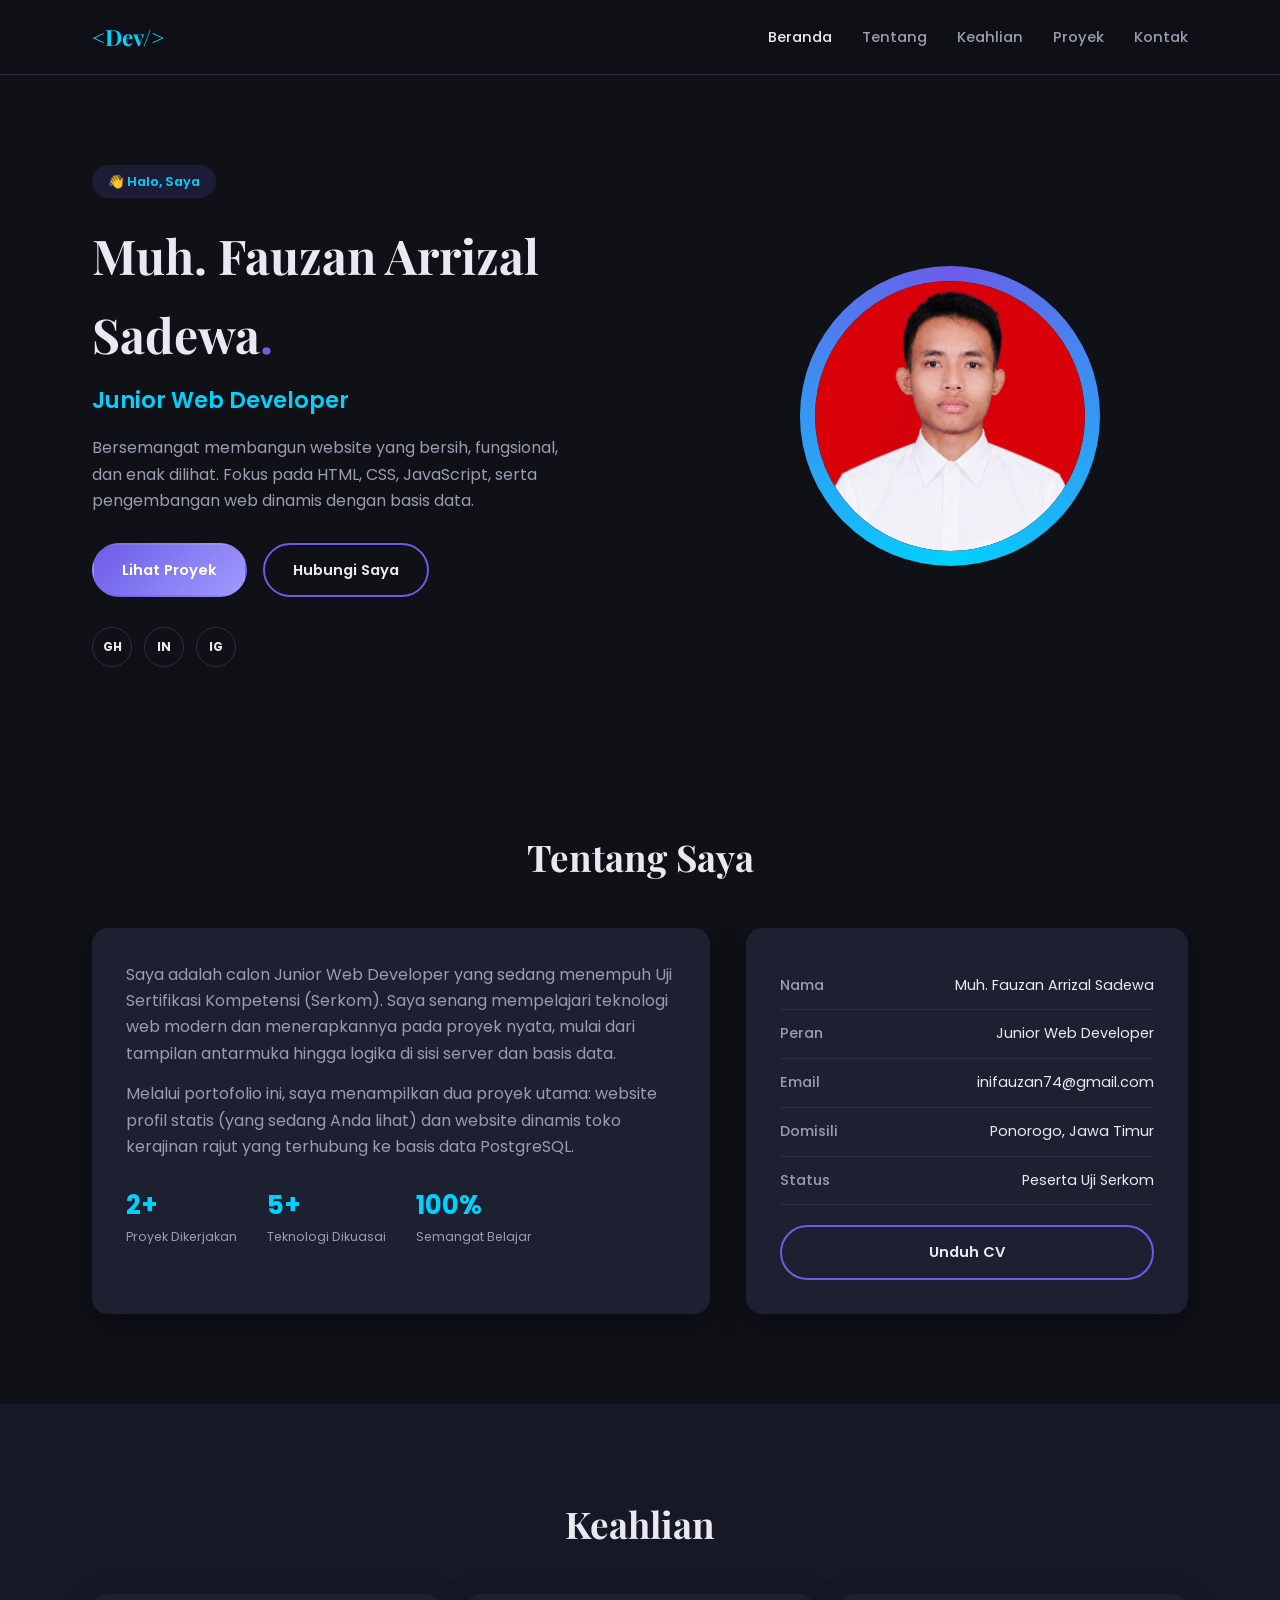
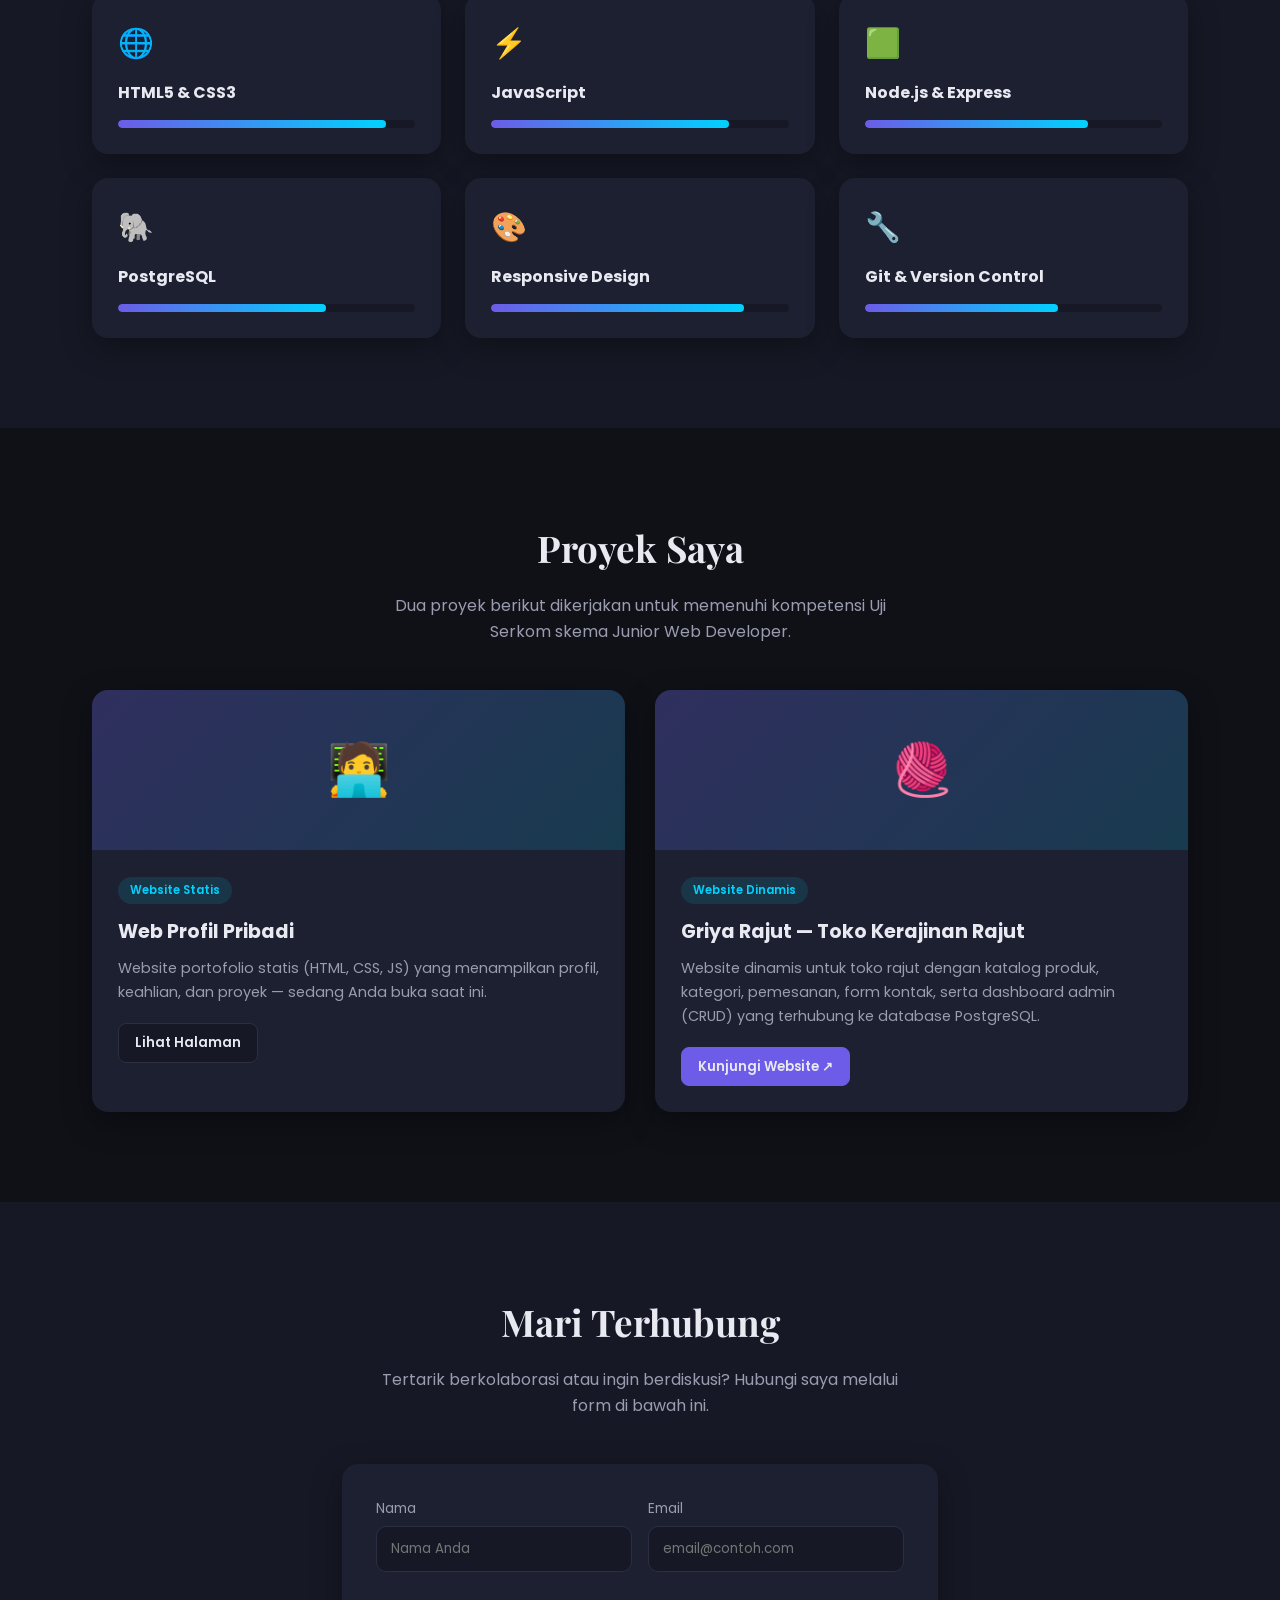
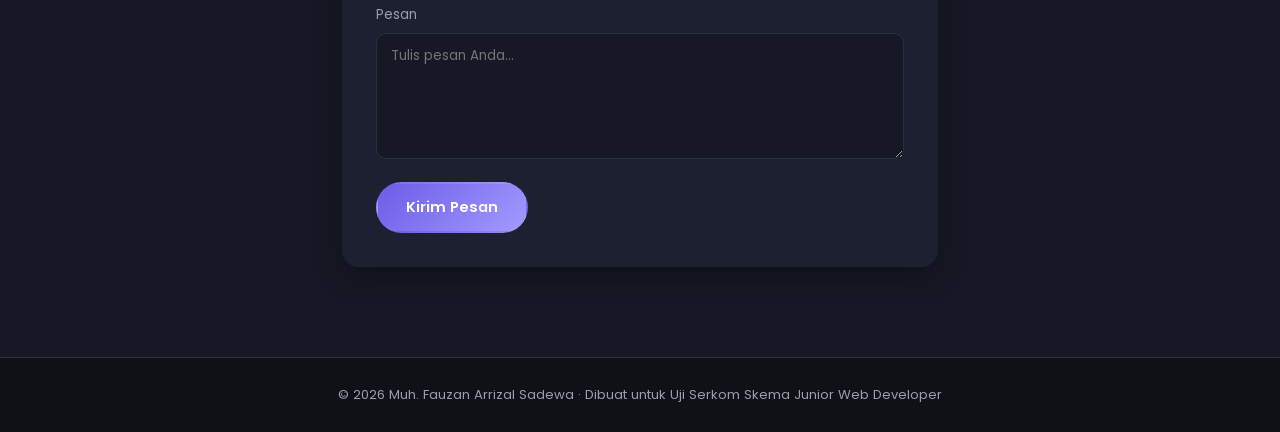
==== index.html @ c38c1c91 "first commit" ====
<!DOCTYPE html>
<html lang="id">
<head>
<meta charset="UTF-8">
<meta name="viewport" content="width=device-width, initial-scale=1.0">
<title>Muh. Fauzan Arrizal Sadewa - Portofolio Web Developer</title>
<link rel="preconnect" href="https://fonts.googleapis.com">
<link href="https://fonts.googleapis.com/css2?family=Poppins:wght@400;500;600;700;800&family=Playfair+Display:wght@600;700&display=swap" rel="stylesheet">
<link rel="stylesheet" href="css/style.css">
</head>
<body>

<header class="navbar" id="navbar">
    <div class="container navbar-inner">
        <a href="#home" class="brand">&lt;Dev/&gt;</a>
        <nav class="nav-links" id="navLinks">
            <a href="#home">Beranda</a>
            <a href="#about">Tentang</a>
            <a href="#skills">Keahlian</a>
            <a href="#projects">Proyek</a>
            <a href="#contact">Kontak</a>
        </nav>
        <button class="hamburger" id="hamburger">☰</button>
    </div>
</header>

<!-- ================= HERO ================= -->
<section id="home" class="hero">
    <div class="container hero-inner">
        <div class="hero-text" data-animate>
            <span class="badge">👋 Halo, Saya</span>
            <h1>Muh. Fauzan Arrizal Sadewa<span class="dot">.</span></h1>
            <h2 class="typing">Junior Web Developer</h2>
            <p>Bersemangat membangun website yang bersih, fungsional, dan enak dilihat. Fokus pada HTML, CSS, JavaScript, serta pengembangan web dinamis dengan basis data.</p>
            <div class="hero-actions">
                <a href="#projects" class="btn btn-primary">Lihat Proyek</a>
                <a href="#contact" class="btn btn-outline">Hubungi Saya</a>
            </div>
            <div class="socials">
                <!-- TODO: isi href di bawah dengan link profil sosmed kamu -->
                <a href="#" aria-label="GitHub" title="GitHub: ">GH</a>
                <a href="#" aria-label="LinkedIn" title="LinkedIn: ">IN</a>
                <a href="#" aria-label="Instagram" title="Instagram: ">IG</a>
            </div>
        </div>
        <div class="hero-avatar" data-animate>
            <div class="avatar-ring">
                <div class="avatar-circle"><img src="assets/foto.png" alt="Foto Muh. Fauzan Arrizal Sadewa"></div>
            </div>
        </div>
    </div>
</section>

<!-- ================= ABOUT ================= -->
<section id="about" class="section">
    <div class="container">
        <h2 class="section-title" data-animate>Tentang Saya</h2>
        <div class="about-grid">
            <div class="about-card" data-animate>
                <p>Saya adalah calon Junior Web Developer yang sedang menempuh Uji Sertifikasi Kompetensi (Serkom). Saya senang mempelajari teknologi web modern dan menerapkannya pada proyek nyata, mulai dari tampilan antarmuka hingga logika di sisi server dan basis data.</p>
                <p>Melalui portofolio ini, saya menampilkan dua proyek utama: website profil statis (yang sedang Anda lihat) dan website dinamis toko kerajinan rajut yang terhubung ke basis data PostgreSQL.</p>
                <div class="about-stats">
                    <div><h3>2+</h3><p>Proyek Dikerjakan</p></div>
                    <div><h3>5+</h3><p>Teknologi Dikuasai</p></div>
                    <div><h3>100%</h3><p>Semangat Belajar</p></div>
                </div>
            </div>
            <div class="about-info" data-animate>
                <ul>
                    <li><strong>Nama</strong><span>Muh. Fauzan Arrizal Sadewa</span></li>
                    <li><strong>Peran</strong><span>Junior Web Developer</span></li>
                    <li><strong>Email</strong><span>inifauzan74@gmail.com</span></li>
                    <li><strong>Domisili</strong><span>Ponorogo, Jawa Timur</span></li>
                    <li><strong>Status</strong><span>Peserta Uji Serkom</span></li>
                </ul>
                <a href="#" class="btn btn-outline btn-block">Unduh CV</a>
            </div>
        </div>
    </div>
</section>

<!-- ================= SKILLS ================= -->
<section id="skills" class="section section-alt">
    <div class="container">
        <h2 class="section-title" data-animate>Keahlian</h2>
        <div class="skills-grid">
            <div class="skill-card" data-animate>
                <div class="skill-icon">🌐</div>
                <h3>HTML5 &amp; CSS3</h3>
                <div class="bar"><span style="width:90%"></span></div>
            </div>
            <div class="skill-card" data-animate>
                <div class="skill-icon">⚡</div>
                <h3>JavaScript</h3>
                <div class="bar"><span style="width:80%"></span></div>
            </div>
            <div class="skill-card" data-animate>
                <div class="skill-icon">🟩</div>
                <h3>Node.js &amp; Express</h3>
                <div class="bar"><span style="width:75%"></span></div>
            </div>
            <div class="skill-card" data-animate>
                <div class="skill-icon">🐘</div>
                <h3>PostgreSQL</h3>
                <div class="bar"><span style="width:70%"></span></div>
            </div>
            <div class="skill-card" data-animate>
                <div class="skill-icon">🎨</div>
                <h3>Responsive Design</h3>
                <div class="bar"><span style="width:85%"></span></div>
            </div>
            <div class="skill-card" data-animate>
                <div class="skill-icon">🔧</div>
                <h3>Git &amp; Version Control</h3>
                <div class="bar"><span style="width:65%"></span></div>
            </div>
        </div>
    </div>
</section>

<!-- ================= PROJECTS ================= -->
<section id="projects" class="section">
    <div class="container">
        <h2 class="section-title" data-animate>Proyek Saya</h2>
        <p class="section-sub" data-animate>Dua proyek berikut dikerjakan untuk memenuhi kompetensi Uji Serkom skema Junior Web Developer.</p>
        <div class="projects-grid">
            <div class="project-card" data-animate>
                <div class="project-thumb">🧑‍💻</div>
                <div class="project-body">
                    <span class="tag">Website Statis</span>
                    <h3>Web Profil Pribadi</h3>
                    <p>Website portofolio statis (HTML, CSS, JS) yang menampilkan profil, keahlian, dan proyek — sedang Anda buka saat ini.</p>
                    <div class="project-links">
                        <a href="#home" class="btn-small">Lihat Halaman</a>
                    </div>
                </div>
            </div>
            <div class="project-card" data-animate>
                <div class="project-thumb">🧶</div>
                <div class="project-body">
                    <span class="tag">Website Dinamis</span>
                    <h3>Griya Rajut — Toko Kerajinan Rajut</h3>
                    <p>Website dinamis untuk toko rajut dengan katalog produk, kategori, pemesanan, form kontak, serta dashboard admin (CRUD) yang terhubung ke database PostgreSQL.</p>
                    <div class="project-links">
                        <a href="http://localhost:3000" target="_blank" class="btn-small btn-small-primary">Kunjungi Website ↗</a>
                    </div>
                </div>
            </div>
        </div>
    </div>
</section>

<!-- ================= CONTACT ================= -->
<section id="contact" class="section section-alt">
    <div class="container contact-inner">
        <h2 class="section-title" data-animate>Mari Terhubung</h2>
        <p class="section-sub" data-animate>Tertarik berkolaborasi atau ingin berdiskusi? Hubungi saya melalui form di bawah ini.</p>
        <form class="contact-form" data-animate onsubmit="event.preventDefault(); alert('Terima kasih! Pesan Anda telah diterima (demo form statis).');">
            <div class="form-row">
                <label>Nama<input type="text" placeholder="Nama Anda" required></label>
                <label>Email<input type="email" placeholder="email@contoh.com" required></label>
            </div>
            <label>Pesan<textarea rows="5" placeholder="Tulis pesan Anda..." required></textarea></label>
            <button type="submit" class="btn btn-primary">Kirim Pesan</button>
        </form>
    </div>
</section>

<footer class="site-footer">
    <div class="container">
        <p>© <span id="year"></span> Muh. Fauzan Arrizal Sadewa · Dibuat untuk Uji Serkom Skema Junior Web Developer</p>
    </div>
</footer>

<script src="js/script.js"></script>
</body>
</html>
---- css/style.css ----
:root {
    --clr-bg: #0f1117;
    --clr-bg-alt: #161925;
    --clr-card: #1c2030;
    --clr-primary: #6c5ce7;
    --clr-accent: #00d2ff;
    --clr-text: #e9e9f2;
    --clr-muted: #9a9cb0;
    --clr-border: #2a2f42;
    --radius: 16px;
    --shadow: 0 10px 30px rgba(0,0,0,.35);
    --font-heading: 'Playfair Display', serif;
    --font-body: 'Poppins', sans-serif;
}

* { box-sizing: border-box; margin: 0; padding: 0; }

body {
    font-family: var(--font-body);
    background: var(--clr-bg);
    color: var(--clr-text);
    line-height: 1.65;
    scroll-behavior: smooth;
}

.container { max-width: 1140px; margin: 0 auto; padding: 0 22px; }
a { text-decoration: none; color: inherit; }

/* ---------- Navbar ---------- */
.navbar { position: sticky; top: 0; z-index: 100; background: rgba(15,17,23,.85); backdrop-filter: blur(10px); border-bottom: 1px solid var(--clr-border); }
.navbar-inner { display: flex; align-items: center; justify-content: space-between; height: 74px; }
.brand { font-family: var(--font-heading); font-size: 1.4rem; font-weight: 700; color: var(--clr-accent); }
.nav-links { display: flex; gap: 30px; }
.nav-links a { font-size: .92rem; font-weight: 500; color: var(--clr-muted); transition: color .2s; }
.nav-links a:hover { color: var(--clr-text); }
.hamburger { display: none; background: none; border: none; color: var(--clr-text); font-size: 1.5rem; cursor: pointer; }

/* ---------- Buttons ---------- */
.btn { display: inline-block; padding: 13px 28px; border-radius: 999px; font-weight: 600; cursor: pointer; border: 2px solid transparent; transition: all .25s; font-family: var(--font-body); font-size: .92rem; }
.btn-primary { background: linear-gradient(135deg, var(--clr-primary), #a29bfe); color: #fff; }
.btn-primary:hover { transform: translateY(-2px); box-shadow: 0 8px 20px rgba(108,92,231,.4); }
.btn-outline { border-color: var(--clr-primary); color: var(--clr-text); }
.btn-outline:hover { background: var(--clr-primary); }
.btn-block { display: block; text-align: center; margin-top: 20px; }
.btn-small { display: inline-block; padding: 8px 16px; border-radius: 8px; background: var(--clr-bg-alt); border: 1px solid var(--clr-border); font-size: .82rem; font-weight: 600; }
.btn-small-primary { background: var(--clr-primary); border-color: var(--clr-primary); }

/* ---------- Hero ---------- */
.hero { padding: 90px 0 70px; overflow: hidden; }
.hero-inner { display: flex; align-items: center; gap: 50px; }
.hero-text { flex: 1.2; }
.badge { display: inline-block; background: rgba(108,92,231,.15); color: var(--clr-accent); padding: 6px 16px; border-radius: 999px; font-size: .8rem; font-weight: 600; margin-bottom: 18px; }
.hero-text h1 { font-family: var(--font-heading); font-size: 3rem; font-weight: 700; }
.dot { color: var(--clr-primary); }
.typing { color: var(--clr-accent); font-size: 1.4rem; font-weight: 600; margin: 8px 0 16px; }
.hero-text p { color: var(--clr-muted); max-width: 480px; margin-bottom: 28px; }
.hero-actions { display: flex; gap: 16px; margin-bottom: 30px; }
.socials { display: flex; gap: 12px; }
.socials a { width: 40px; height: 40px; display: flex; align-items: center; justify-content: center; border: 1px solid var(--clr-border); border-radius: 50%; font-size: .75rem; font-weight: 700; }
.socials a:hover { background: var(--clr-primary); border-color: var(--clr-primary); }

.hero-avatar { flex: 1; display: flex; justify-content: center; }
.avatar-ring { width: 300px; height: 300px; border-radius: 50%; background: conic-gradient(var(--clr-primary), var(--clr-accent), var(--clr-primary)); display: flex; align-items: center; justify-content: center; animation: spin 8s linear infinite; }
.avatar-circle { width: 270px; height: 270px; border-radius: 50%; background: var(--clr-card); display: flex; align-items: center; justify-content: center; font-size: 6rem; animation: spin-rev 8s linear infinite; overflow: hidden; }
.avatar-circle img { width: 100%; height: 100%; border-radius: 50%; object-fit: cover; }
@keyframes spin { to { transform: rotate(360deg); } }
@keyframes spin-rev { to { transform: rotate(-360deg); } }

/* ---------- Sections ---------- */
.section { padding: 90px 0; }
.section-alt { background: var(--clr-bg-alt); }
.section-title { font-family: var(--font-heading); font-size: 2.3rem; text-align: center; margin-bottom: 14px; }
.section-sub { text-align: center; color: var(--clr-muted); max-width: 520px; margin: 0 auto 44px; }

/* ---------- About ---------- */
.about-grid { display: grid; grid-template-columns: 1.4fr 1fr; gap: 36px; margin-top: 40px; }
.about-card { background: var(--clr-card); border-radius: var(--radius); padding: 34px; box-shadow: var(--shadow); }
.about-card p { color: var(--clr-muted); margin-bottom: 14px; }
.about-stats { display: flex; gap: 30px; margin-top: 24px; }
.about-stats h3 { color: var(--clr-accent); font-size: 1.6rem; }
.about-stats p { color: var(--clr-muted); font-size: .78rem; margin: 0; }
.about-info { background: var(--clr-card); border-radius: var(--radius); padding: 34px; box-shadow: var(--shadow); }
.about-info ul { list-style: none; }
.about-info li { display: flex; justify-content: space-between; padding: 12px 0; border-bottom: 1px solid var(--clr-border); font-size: .9rem; }
.about-info li strong { color: var(--clr-muted); font-weight: 500; }

/* ---------- Skills ---------- */
.skills-grid { display: grid; grid-template-columns: repeat(3, 1fr); gap: 24px; margin-top: 40px; }
.skill-card { background: var(--clr-card); border-radius: var(--radius); padding: 26px; box-shadow: var(--shadow); }
.skill-icon { font-size: 1.8rem; margin-bottom: 12px; }
.skill-card h3 { font-size: 1rem; margin-bottom: 14px; }
.bar { height: 8px; background: var(--clr-bg-alt); border-radius: 999px; overflow: hidden; }
.bar span { display: block; height: 100%; background: linear-gradient(90deg, var(--clr-primary), var(--clr-accent)); border-radius: 999px; }

/* ---------- Projects ---------- */
.projects-grid { display: grid; grid-template-columns: repeat(2, 1fr); gap: 30px; margin-top: 20px; }
.project-card { background: var(--clr-card); border-radius: var(--radius); overflow: hidden; box-shadow: var(--shadow); transition: transform .25s; }
.project-card:hover { transform: translateY(-6px); }
.project-thumb { height: 160px; background: linear-gradient(135deg, rgba(108,92,231,.25), rgba(0,210,255,.15)); display: flex; align-items: center; justify-content: center; font-size: 3.2rem; }
.project-body { padding: 26px; }
.tag { display: inline-block; background: rgba(0,210,255,.12); color: var(--clr-accent); padding: 4px 12px; border-radius: 999px; font-size: .72rem; font-weight: 600; margin-bottom: 12px; }
.project-body h3 { font-size: 1.2rem; margin-bottom: 10px; }
.project-body p { color: var(--clr-muted); font-size: .9rem; margin-bottom: 18px; }

/* ---------- Contact ---------- */
.contact-inner { max-width: 640px; }
.contact-form { background: var(--clr-card); border-radius: var(--radius); padding: 34px; box-shadow: var(--shadow); }
.contact-form .form-row { display: flex; gap: 16px; margin-bottom: 16px; }
.contact-form label { flex: 1; display: block; font-size: .85rem; color: var(--clr-muted); margin-bottom: 16px; }
.contact-form input, .contact-form textarea { width: 100%; margin-top: 6px; padding: 12px 14px; background: var(--clr-bg-alt); border: 1px solid var(--clr-border); border-radius: 10px; color: var(--clr-text); font-family: var(--font-body); }
.contact-form input:focus, .contact-form textarea:focus { outline: none; border-color: var(--clr-primary); }

/* ---------- Footer ---------- */
.site-footer { padding: 26px 0; text-align: center; color: var(--clr-muted); font-size: .82rem; border-top: 1px solid var(--clr-border); }

/* ---------- Animations ---------- */
[data-animate] { opacity: 0; transform: translateY(24px); transition: opacity .6s ease, transform .6s ease; }
[data-animate].in-view { opacity: 1; transform: translateY(0); }

@media (max-width: 860px) {
    .nav-links { display: none; }
    .hamburger { display: block; }
    .hero-inner, .about-grid, .contact-form .form-row { grid-template-columns: 1fr; flex-direction: column; }
    .hero-inner { flex-direction: column-reverse; }
    .skills-grid, .projects-grid { grid-template-columns: 1fr; }
    .hero-avatar { margin-top: 20px; }
    .avatar-ring { width: 220px; height: 220px; }
    .avatar-circle { width: 190px; height: 190px; font-size: 4rem; }
}
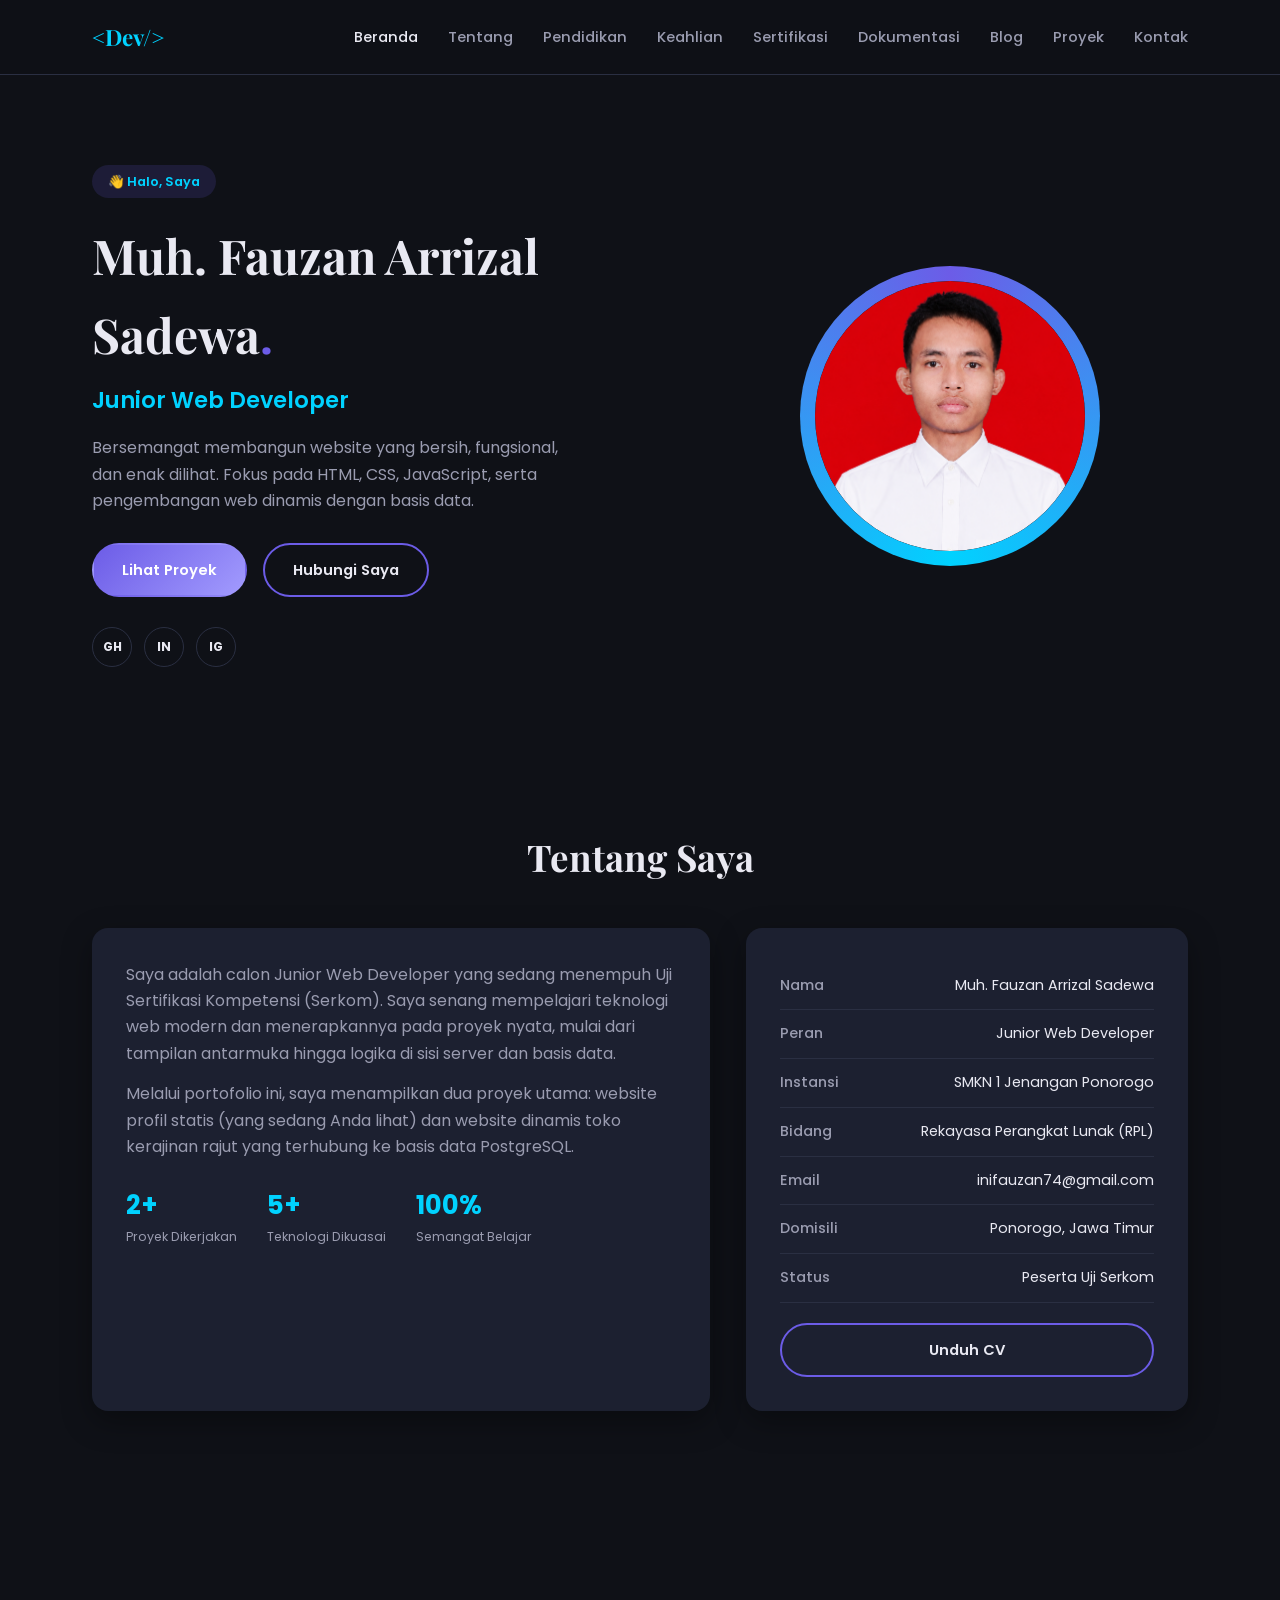
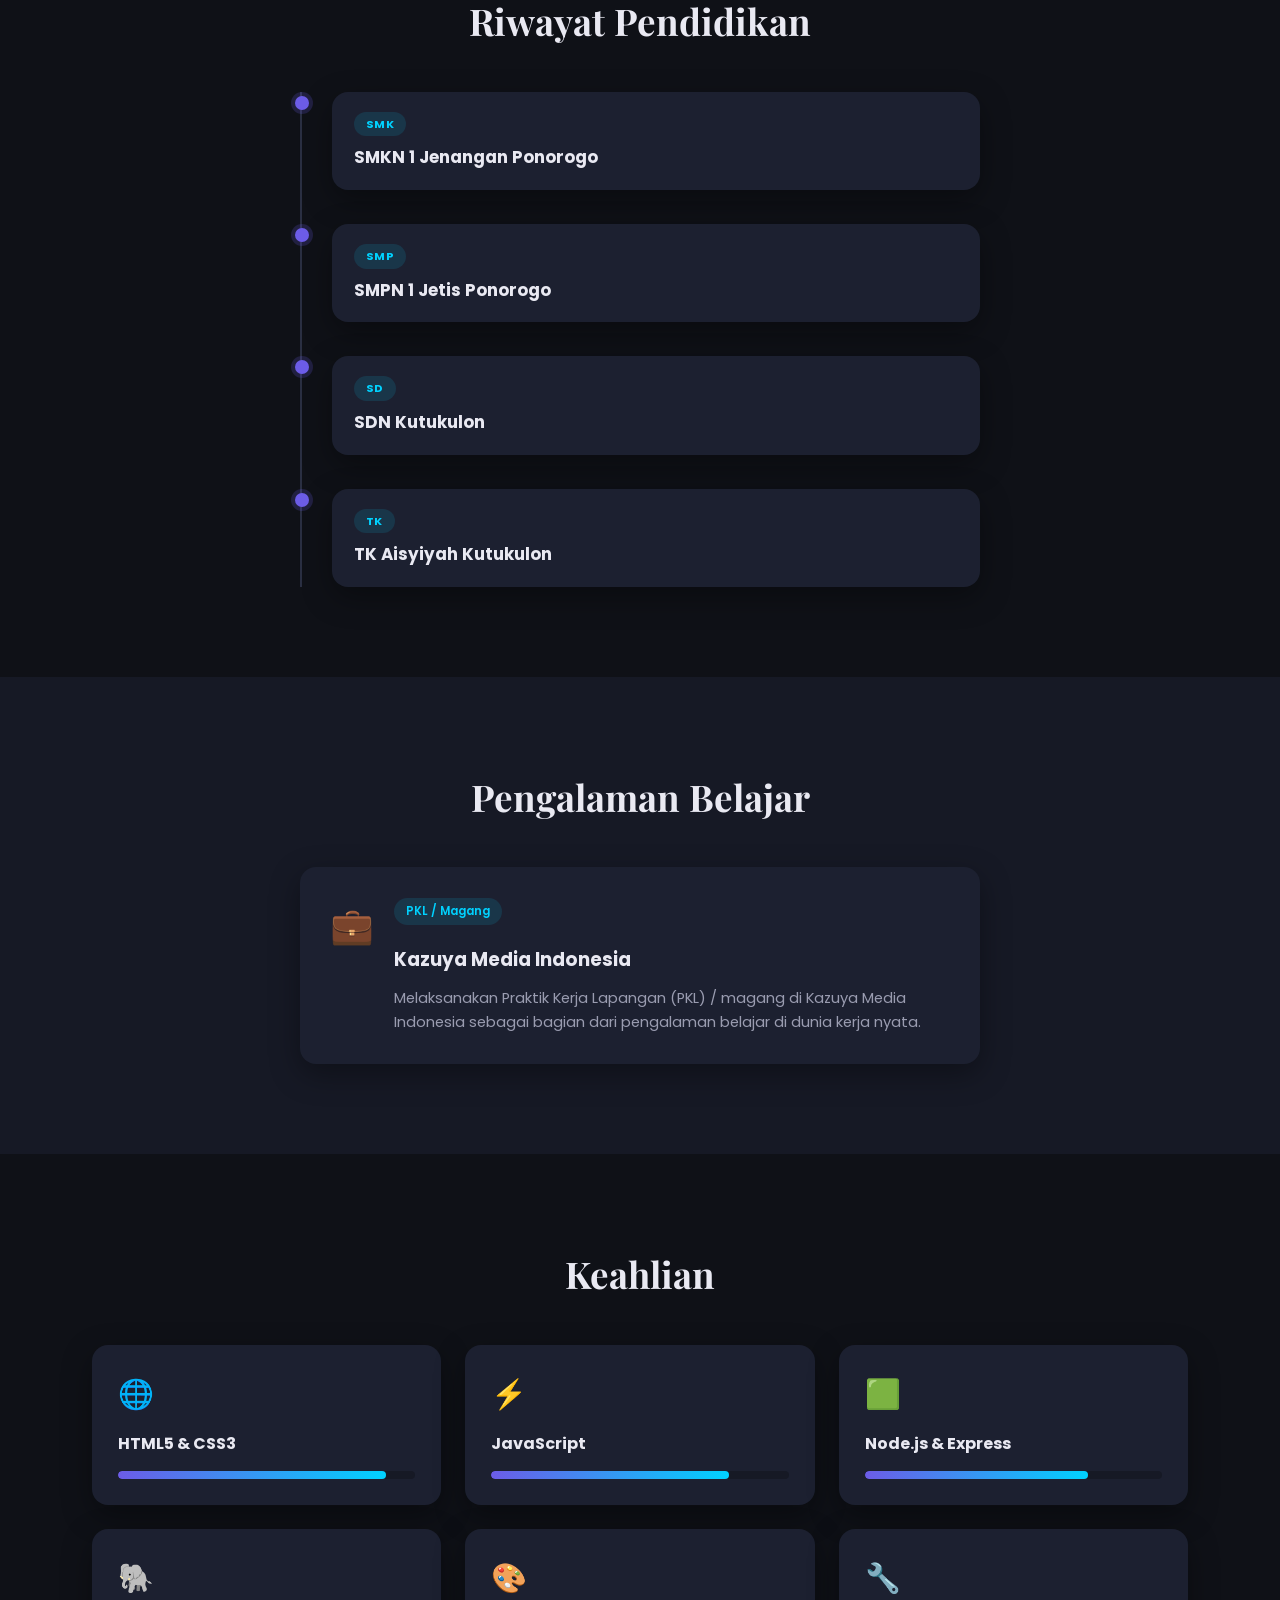
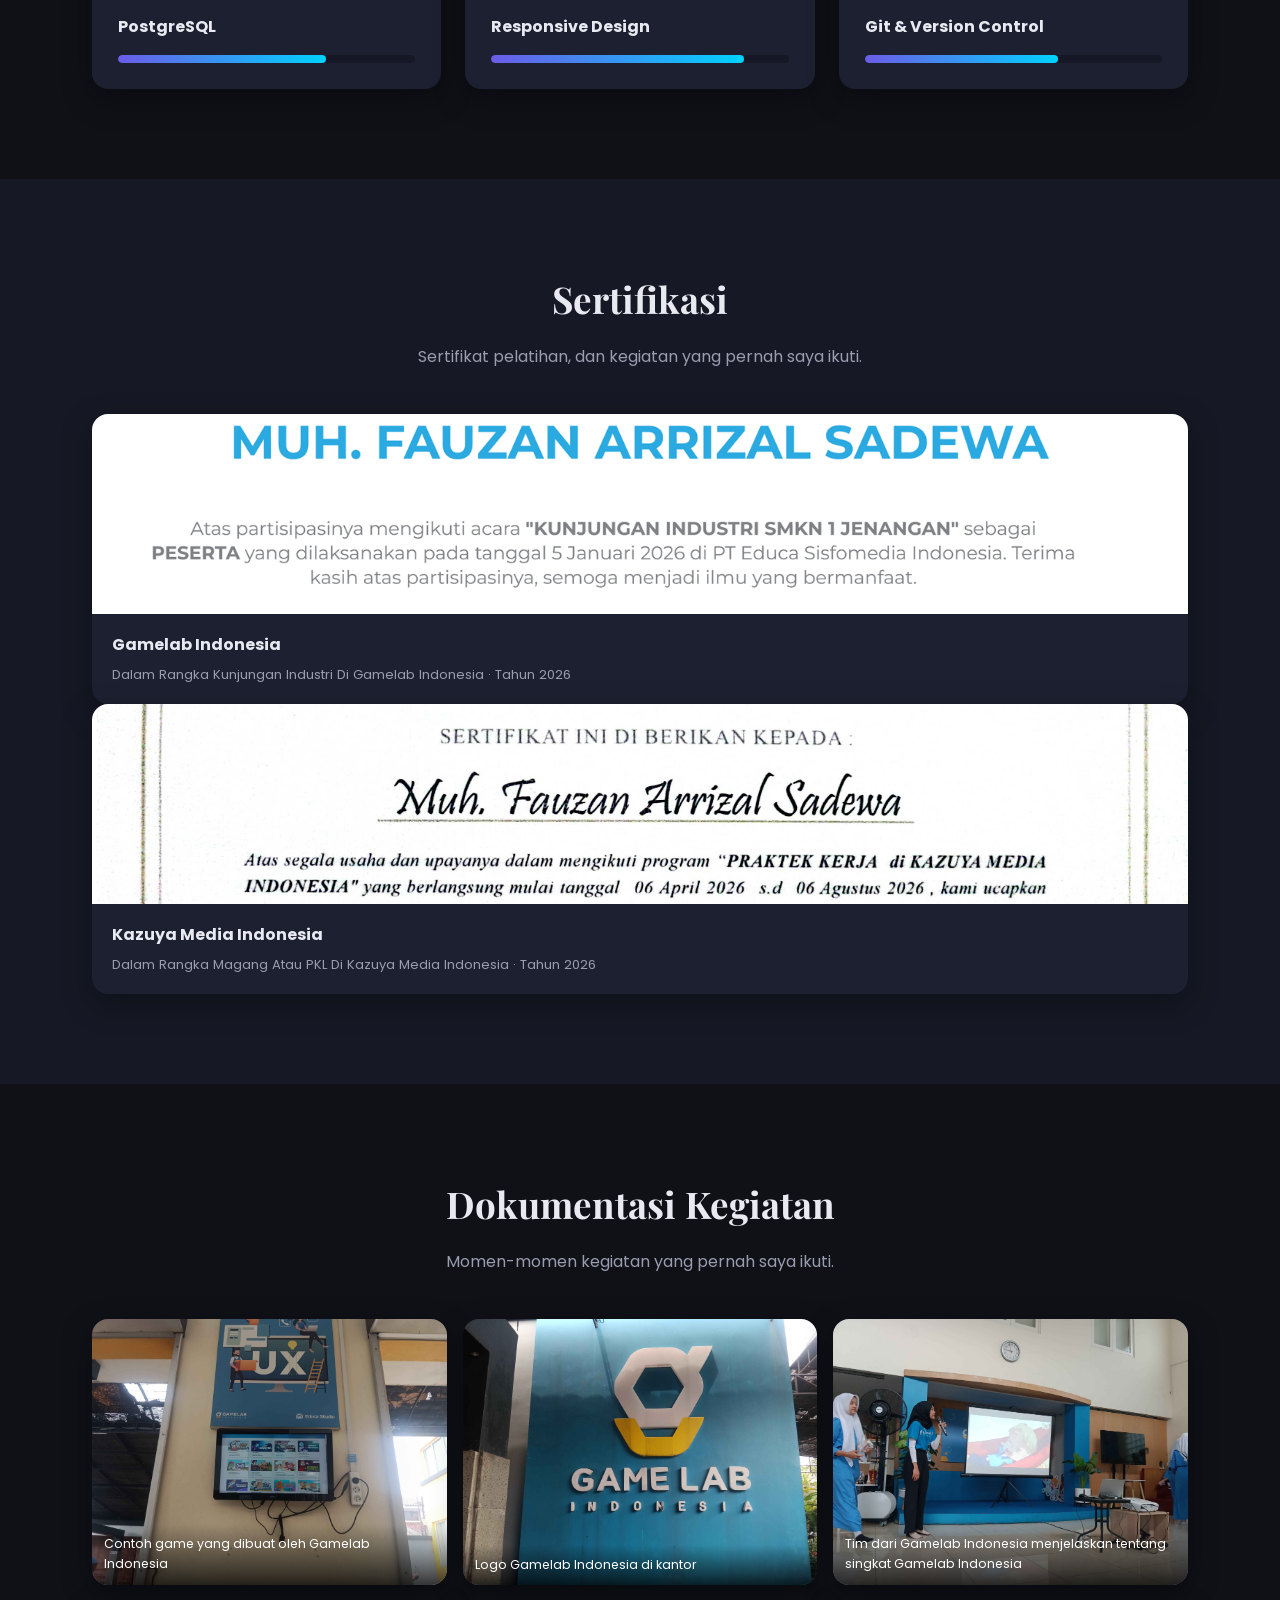
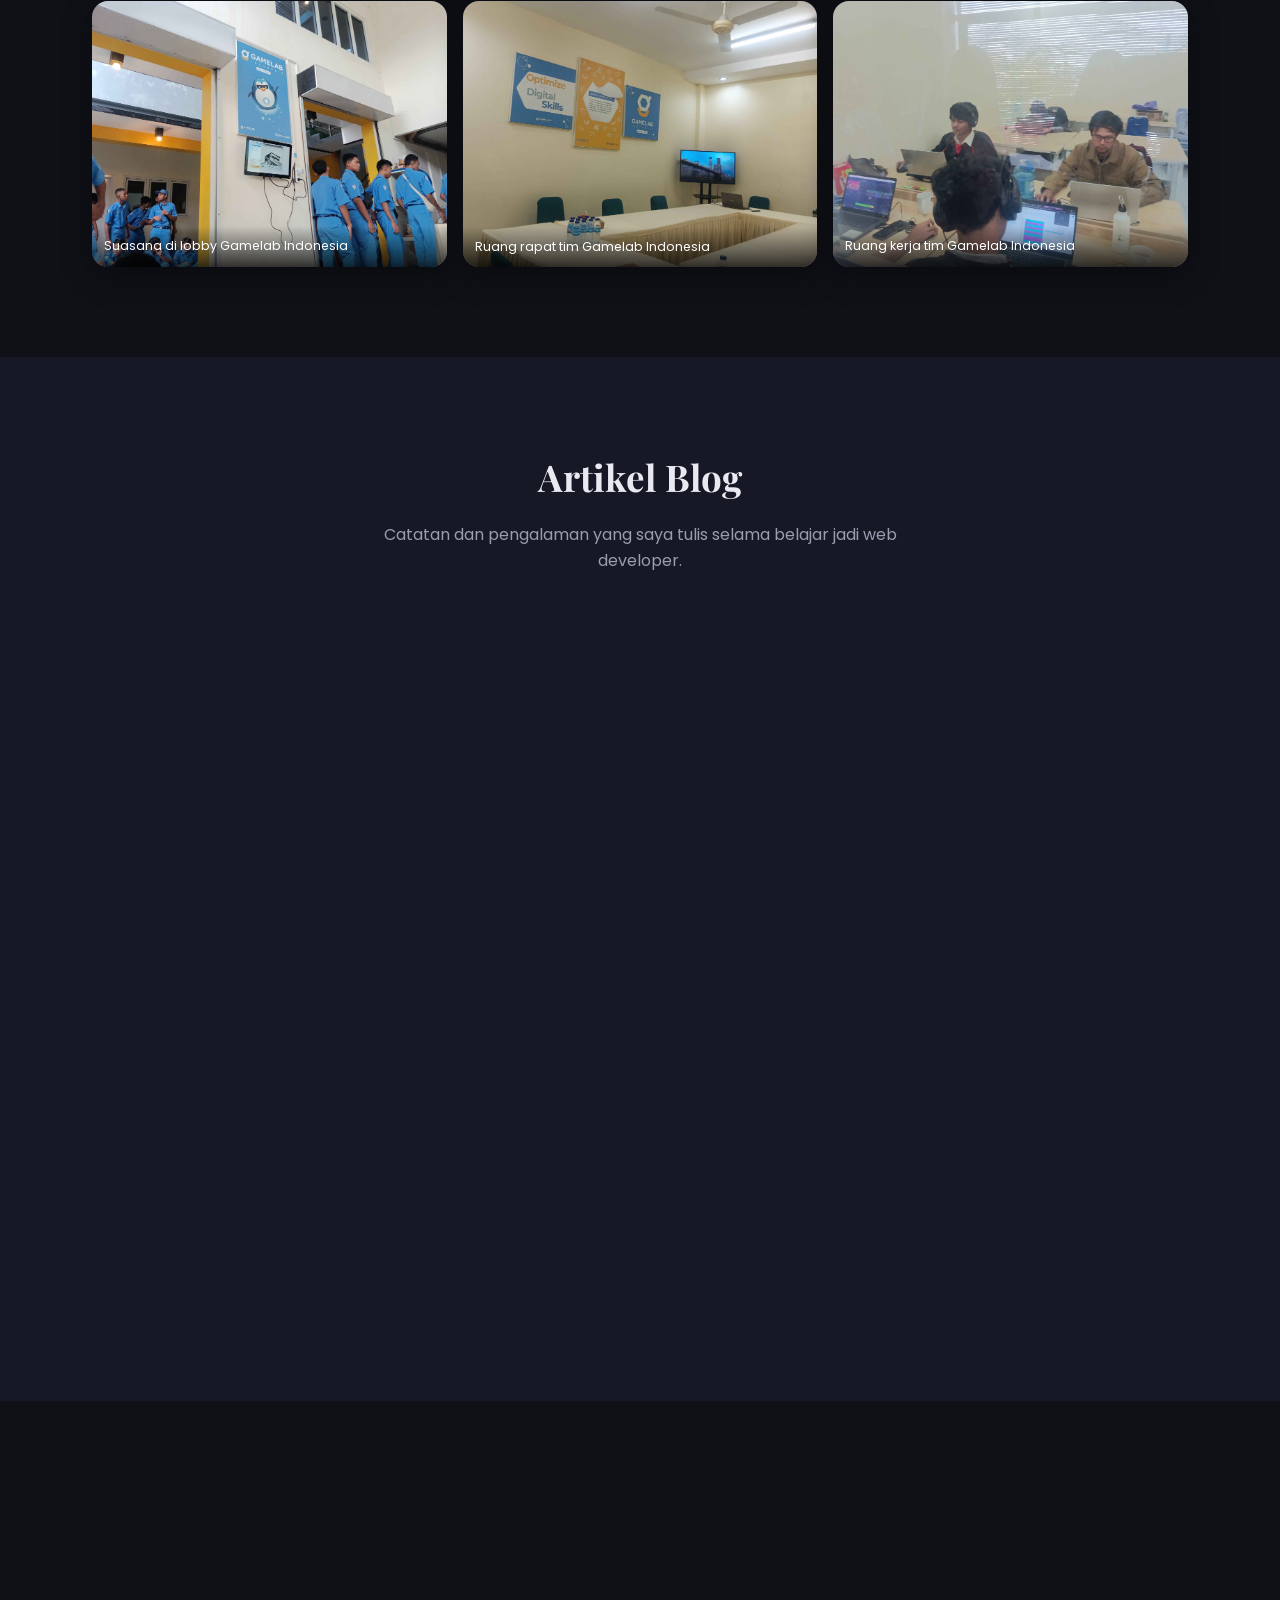
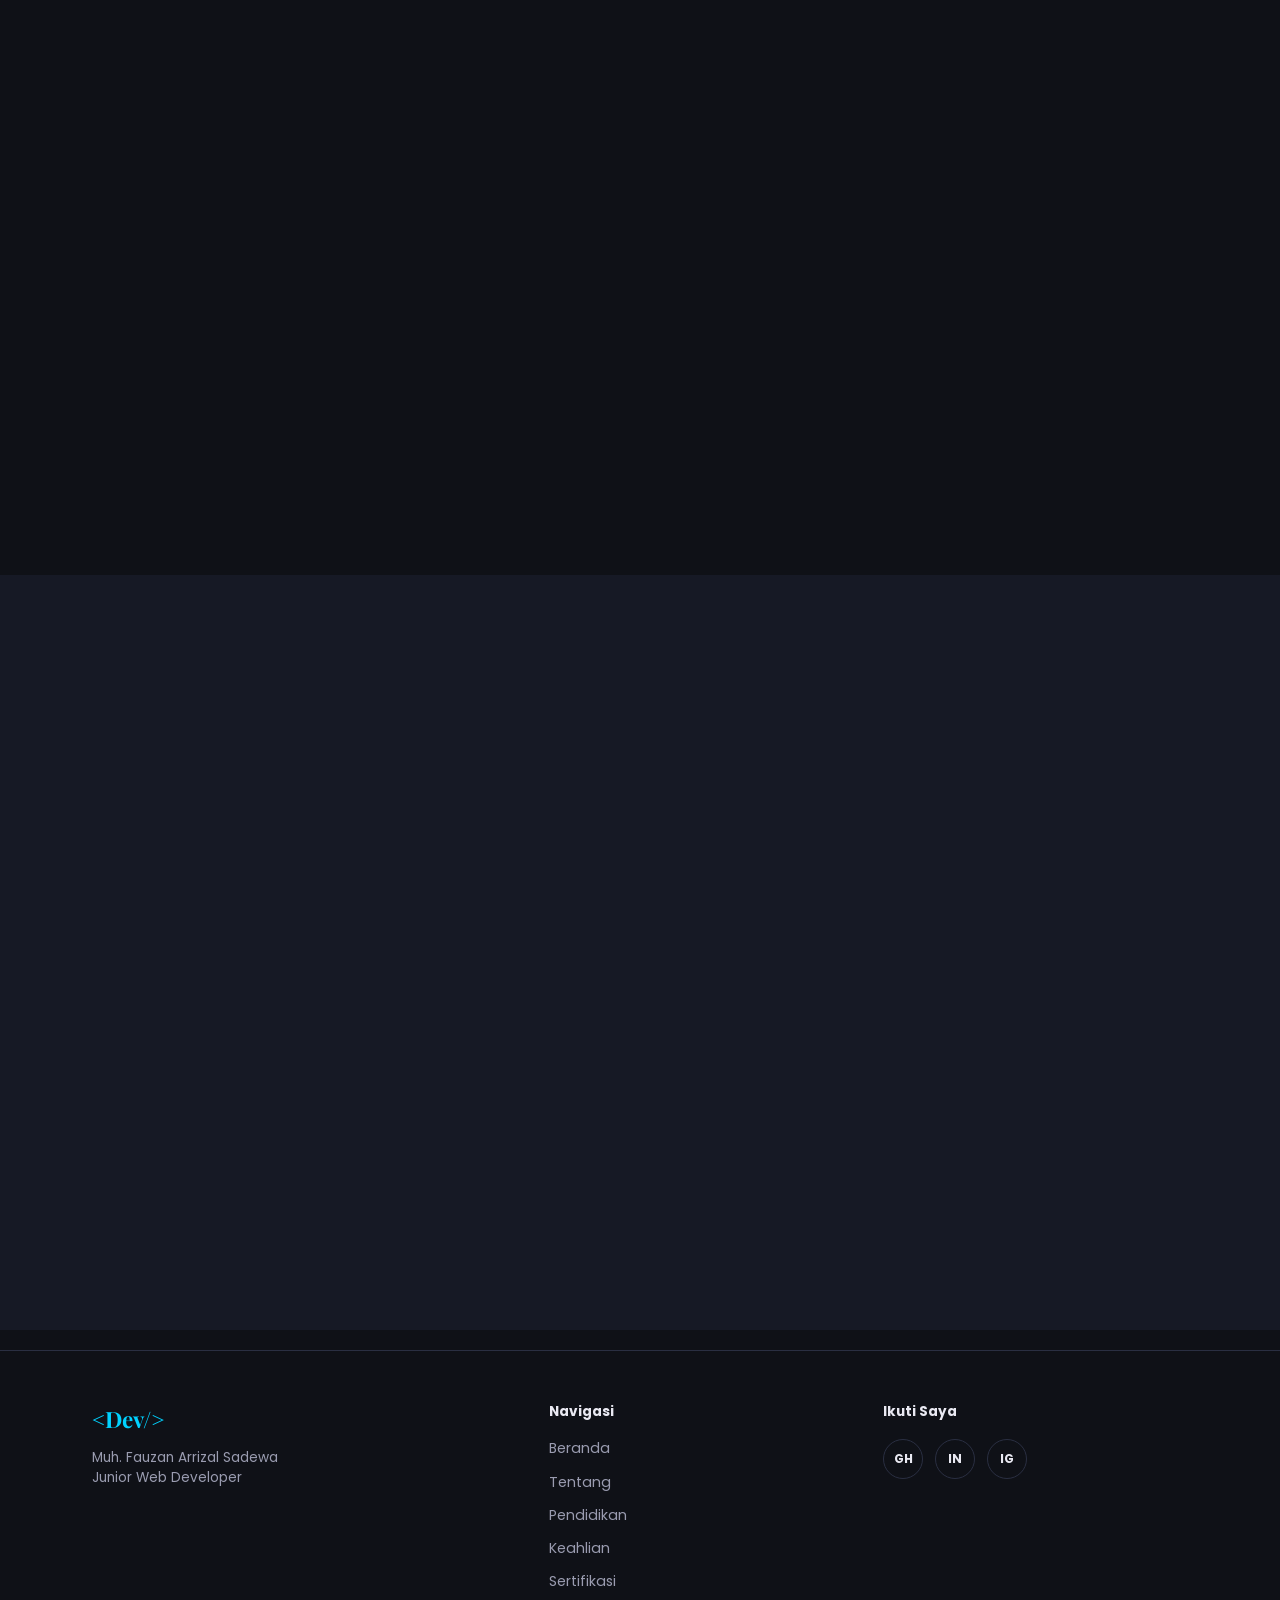
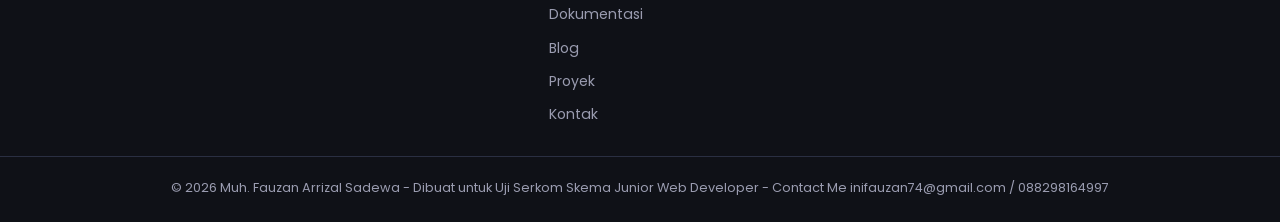
==== commit 539824a4: "Update portofolio" ====
--- a/index.html
+++ b/index.html
@@ -16,7 +16,11 @@
         <nav class="nav-links" id="navLinks">
             <a href="#home">Beranda</a>
             <a href="#about">Tentang</a>
+            <a href="#pendidikan">Pendidikan</a>
             <a href="#skills">Keahlian</a>
+            <a href="#sertifikasi">Sertifikasi</a>
+            <a href="#dokumentasi">Dokumentasi</a>
+            <a href="#blog">Blog</a>
             <a href="#projects">Proyek</a>
             <a href="#contact">Kontak</a>
         </nav>
@@ -37,10 +41,9 @@
                 <a href="#contact" class="btn btn-outline">Hubungi Saya</a>
             </div>
             <div class="socials">
-                <!-- TODO: isi href di bawah dengan link profil sosmed kamu -->
-                <a href="#" aria-label="GitHub" title="GitHub: ">GH</a>
-                <a href="#" aria-label="LinkedIn" title="LinkedIn: ">IN</a>
-                <a href="#" aria-label="Instagram" title="Instagram: ">IG</a>
+                <a href="https://github.com/OjanSJa" target="_blank" rel="noopener" aria-label="GitHub" title="GitHub">GH</a>
+                <a href="https://www.linkedin.com/in/muh-fauzan-arrizal-sadewa-803088425" target="_blank" rel="noopener" aria-label="LinkedIn" title="LinkedIn">IN</a>
+                <a href="https://www.instagram.com/paujannnn._/" target="_blank" rel="noopener" aria-label="Instagram" title="Instagram">IG</a>
             </div>
         </div>
         <div class="hero-avatar" data-animate>
@@ -69,6 +72,8 @@
                 <ul>
                     <li><strong>Nama</strong><span>Muh. Fauzan Arrizal Sadewa</span></li>
                     <li><strong>Peran</strong><span>Junior Web Developer</span></li>
+                    <li><strong>Instansi</strong><span>SMKN 1 Jenangan Ponorogo</span></li>
+                    <li><strong>Bidang</strong><span>Rekayasa Perangkat Lunak (RPL)</span></li>
                     <li><strong>Email</strong><span>inifauzan74@gmail.com</span></li>
                     <li><strong>Domisili</strong><span>Ponorogo, Jawa Timur</span></li>
                     <li><strong>Status</strong><span>Peserta Uji Serkom</span></li>
@@ -79,8 +84,60 @@
     </div>
 </section>
 
+<!-- ================= RIWAYAT PENDIDIKAN ================= -->
+<section id="pendidikan" class="section">
+    <div class="container">
+        <h2 class="section-title" data-animate>Riwayat Pendidikan</h2>
+        <div class="timeline">
+            <div class="timeline-item" data-animate>
+                <div class="timeline-dot"></div>
+                <div class="timeline-content">
+                    <span class="timeline-badge">SMK</span>
+                    <h3>SMKN 1 Jenangan Ponorogo</h3>
+                </div>
+            </div>
+            <div class="timeline-item" data-animate>
+                <div class="timeline-dot"></div>
+                <div class="timeline-content">
+                    <span class="timeline-badge">SMP</span>
+                    <h3>SMPN 1 Jetis Ponorogo</h3>
+                </div>
+            </div>
+            <div class="timeline-item" data-animate>
+                <div class="timeline-dot"></div>
+                <div class="timeline-content">
+                    <span class="timeline-badge">SD</span>
+                    <h3>SDN Kutukulon</h3>
+                </div>
+            </div>
+            <div class="timeline-item" data-animate>
+                <div class="timeline-dot"></div>
+                <div class="timeline-content">
+                    <span class="timeline-badge">TK</span>
+                    <h3>TK Aisyiyah Kutukulon</h3>
+                </div>
+            </div>
+        </div>
+    </div>
+</section>
+
+<!-- ================= PENGALAMAN BELAJAR ================= -->
+<section id="pengalaman" class="section section-alt">
+    <div class="container">
+        <h2 class="section-title" data-animate>Pengalaman Belajar</h2>
+        <div class="experience-card" data-animate>
+            <div class="experience-icon">💼</div>
+            <div>
+                <span class="tag">PKL / Magang</span>
+                <h3>Kazuya Media Indonesia</h3>
+                <p>Melaksanakan Praktik Kerja Lapangan (PKL) / magang di Kazuya Media Indonesia sebagai bagian dari pengalaman belajar di dunia kerja nyata.</p>
+            </div>
+        </div>
+    </div>
+</section>
+
 <!-- ================= SKILLS ================= -->
-<section id="skills" class="section section-alt">
+<section id="skills" class="section">
     <div class="container">
         <h2 class="section-title" data-animate>Keahlian</h2>
         <div class="skills-grid">
@@ -114,6 +171,113 @@
                 <h3>Git &amp; Version Control</h3>
                 <div class="bar"><span style="width:65%"></span></div>
             </div>
+        </div>
+    </div>
+</section>
+
+<!-- ================= SERTIFIKASI ================= -->
+<!-- Cara isi: ganti src gambar di bawah dengan file sertifikat kamu di folder
+     assets/sertifikat/ (contoh: assets/sertifikat/sertifikat-1.jpg), lalu
+     ganti teks judul & penyelenggaranya. Mau nambah slot? tinggal copy 1 blok
+     <div class="cert-card">...</div> lalu paste & edit isinya. Pastikan tag
+     <img> tetap punya class="zoomable" supaya bisa diklik untuk diperbesar. -->
+<section id="sertifikasi" class="section section-alt">
+    <div class="container">
+        <h2 class="section-title" data-animate>Sertifikasi</h2>
+        <p class="section-sub" data-animate>Sertifikat pelatihan, dan kegiatan yang pernah saya ikuti.</p>
+        <div class="grid grid-3 cert-grid">
+            <div class="cert-card" data-animate>
+                <div class="cert-image">
+                    <img src="assets/sertifikat/sertifikat-1.jpg" alt="Nama Sertifikat 1" class="zoomable" onerror="this.parentElement.innerHTML='<span>📄</span>'">
+                </div>
+                <div class="cert-body">
+                    <h3>Gamelab Indonesia</h3>
+                    <p>Dalam Rangka Kunjungan Industri Di Gamelab Indonesia · Tahun 2026</p>
+                </div>
+            </div>
+            <div class="cert-card" data-animate>
+                <div class="cert-image">
+                    <img src="assets/sertifikat/sertifikat-2.jpg" alt="Nama Sertifikat 2" class="zoomable" onerror="this.parentElement.innerHTML='<span>📄</span>'">
+                </div>
+                <div class="cert-body">
+                    <h3>Kazuya Media Indonesia</h3>
+                    <p>Dalam Rangka Magang Atau PKL Di Kazuya Media Indonesia · Tahun 2026</p>
+                </div>
+            </div>
+        </div>
+    </div>
+</section>
+
+<!-- ================= DOKUMENTASI KEGIATAN ================= -->
+<!-- Cara isi: ganti src gambar dengan file foto kamu di folder
+     assets/dokumentasi/ (contoh: assets/dokumentasi/kegiatan-1.jpg), lalu
+     ganti teks caption-nya. Mau nambah foto? copy 1 blok
+     <div class="gallery-item">...</div> lalu paste & edit. -->
+<section id="dokumentasi" class="section">
+    <div class="container">
+        <h2 class="section-title" data-animate>Dokumentasi Kegiatan</h2>
+        <p class="section-sub" data-animate>Momen-momen kegiatan yang pernah saya ikuti.</p>
+        <div class="gallery-grid" data-animate>
+            <div class="gallery-item">
+                <img src="assets/dokumentasi/kegiatan-1.jpg" alt="Dokumentasi kegiatan 1" onerror="this.parentElement.innerHTML='<span>🖼️</span>'">
+                <span class="gallery-caption">Contoh game yang dibuat oleh Gamelab Indonesia</span>
+            </div>
+            <div class="gallery-item">
+                <img src="assets/dokumentasi/kegiatan-2.jpg" alt="Dokumentasi kegiatan 2" onerror="this.parentElement.innerHTML='<span>🖼️</span>'">
+                <span class="gallery-caption">Logo Gamelab Indonesia di kantor</span>
+            </div>
+            <div class="gallery-item">
+                <img src="assets/dokumentasi/kegiatan-3.jpg" alt="Dokumentasi kegiatan 3" onerror="this.parentElement.innerHTML='<span>🖼️</span>'">
+                <span class="gallery-caption">Tim dari Gamelab Indonesia menjelaskan tentang singkat Gamelab Indonesia</span>
+            </div>
+            <div class="gallery-item">
+                <img src="assets/dokumentasi/kegiatan-4.jpg" alt="Dokumentasi kegiatan 4" onerror="this.parentElement.innerHTML='<span>🖼️</span>'">
+                <span class="gallery-caption">Suasana di lobby Gamelab Indonesia</span>
+            </div>
+            <div class="gallery-item">
+                <img src="assets/dokumentasi/kegiatan-5.jpg" alt="Dokumentasi kegiatan 5" onerror="this.parentElement.innerHTML='<span>🖼️</span>'">
+                <span class="gallery-caption">Ruang rapat tim Gamelab Indonesia</span>
+            </div>
+            <div class="gallery-item">
+                <img src="assets/dokumentasi/kegiatan-6.jpg" alt="Dokumentasi kegiatan 6" onerror="this.parentElement.innerHTML='<span>🖼️</span>'">
+                <span class="gallery-caption">Ruang kerja tim Gamelab Indonesia</span>
+            </div>
+        </div>
+    </div>
+</section>
+
+<!-- ================= BLOG ================= -->
+<!-- Cara nambah artikel baru: buat file HTML baru di folder artikel/
+     (bisa copy artikel/pkl-di-kazuya-media-indonesia.html sebagai contoh),
+     lalu tambahkan 1 blok <a class="blog-card">...</a> baru di bawah ini
+     yang mengarah ke file artikel barunya. -->
+<section id="blog" class="section section-alt">
+    <div class="container">
+        <h2 class="section-title" data-animate>Artikel Blog</h2>
+        <p class="section-sub" data-animate>Catatan dan pengalaman yang saya tulis selama belajar jadi web developer.</p>
+        <div class="grid grid-3 blog-grid">
+            <a href="artikel/pkl-di-kazuya-media-indonesia.html" class="blog-card" data-animate>
+                <div class="blog-thumb">
+                    <img src="assets/blog/pkl-kazuya.jpg" alt="PKL di Kazuya Media Indonesia" onerror="this.parentElement.innerHTML='<span>📝</span>'">
+                </div>
+                <div class="blog-body">
+                    <span class="tag">PKL / Magang</span>
+                    <h3>PKL di Kazuya Media Indonesia</h3>
+                    <p>Cerita pengalaman PKL sambil belajar Laravel, database, dan pola MVVM di dunia kerja nyata.</p>
+                    <span class="blog-readmore">Baca selengkapnya →</span>
+                </div>
+            </a>
+            <a href="artikel/dasar-dasar-web-development-frontend-backend.html" class="blog-card" data-animate>
+                <div class="blog-thumb">
+                    <img src="assets/blog/dasar-web-development.jpg" alt="Dasar-Dasar Web Development: Frontend dan Backend" onerror="this.parentElement.innerHTML='<span>📝</span>'">
+                </div>
+                <div class="blog-body">
+                    <span class="tag">Belajar / Web Development</span>
+                    <h3>Dasar-Dasar Web Development: Frontend dan Backend</h3>
+                    <p>Rangkuman konsep dasar frontend dan backend, teknologi yang digunakan, serta bagaimana keduanya saling terhubung dalam sebuah aplikasi web.</p>
+                    <span class="blog-readmore">Baca selengkapnya →</span>
+                </div>
+            </a>
         </div>
     </div>
 </section>
@@ -154,24 +318,89 @@
 <section id="contact" class="section section-alt">
     <div class="container contact-inner">
         <h2 class="section-title" data-animate>Mari Terhubung</h2>
-        <p class="section-sub" data-animate>Tertarik berkolaborasi atau ingin berdiskusi? Hubungi saya melalui form di bawah ini.</p>
-        <form class="contact-form" data-animate onsubmit="event.preventDefault(); alert('Terima kasih! Pesan Anda telah diterima (demo form statis).');">
-            <div class="form-row">
-                <label>Nama<input type="text" placeholder="Nama Anda" required></label>
-                <label>Email<input type="email" placeholder="email@contoh.com" required></label>
-            </div>
-            <label>Pesan<textarea rows="5" placeholder="Tulis pesan Anda..." required></textarea></label>
-            <button type="submit" class="btn btn-primary">Kirim Pesan</button>
-        </form>
+        <p class="section-sub" data-animate>Tertarik berkolaborasi atau ingin berdiskusi? Hubungi saya melalui form atau kontak di bawah ini.</p>
+
+        <div class="contact-layout">
+            <div class="contact-info-card" data-animate>
+                <h3>Informasi Kontak</h3>
+                <ul class="contact-info-list">
+                    <li>
+                        <span class="contact-icon">📱</span>
+                        <div>
+                            <strong>WhatsApp</strong>
+                            <a href="https://wa.me/6288298164997" target="_blank" rel="noopener">0882-9816-4997</a>
+                        </div>
+                    </li>
+                    <li>
+                        <span class="contact-icon">✉️</span>
+                        <div>
+                            <strong>Email</strong>
+                            <a href="mailto:inifauzan74@gmail.com">inifauzan74@gmail.com</a>
+                        </div>
+                    </li>
+                    <li>
+                        <span class="contact-icon">🏫</span>
+                        <div>
+                            <strong>Sekolah</strong>
+                            <span>SMKN 1 Jenangan, Ponorogo</span>
+                        </div>
+                    </li>
+                </ul>
+                <div class="contact-socials">
+                    <a href="https://github.com/OjanSJa" target="_blank" rel="noopener">GitHub</a>
+                    <a href="https://www.linkedin.com/in/muh-fauzan-arrizal-sadewa-803088425" target="_blank" rel="noopener">LinkedIn</a>
+                    <a href="https://www.instagram.com/paujannnn._/" target="_blank" rel="noopener">Instagram</a>
+                </div>
+            </div>
+
+            <form class="contact-form" data-animate onsubmit="event.preventDefault(); alert('Terima kasih! Pesan Anda telah diterima (demo form statis).');">
+                <div class="form-row">
+                    <label>Nama<input type="text" placeholder="Nama Anda" required></label>
+                    <label>Email<input type="email" placeholder="email@contoh.com" required></label>
+                </div>
+                <label>Pesan<textarea rows="5" placeholder="Tulis pesan Anda..." required></textarea></label>
+                <button type="submit" class="btn btn-primary">Kirim Pesan</button>
+            </form>
+        </div>
     </div>
 </section>
 
 <footer class="site-footer">
-    <div class="container">
-        <p>© <span id="year"></span> Muh. Fauzan Arrizal Sadewa · Dibuat untuk Uji Serkom Skema Junior Web Developer</p>
-    </div>
+    <div class="container footer-grid">
+        <div class="footer-brand">
+            <a href="#home" class="brand">&lt;Dev/&gt;</a>
+            <p>Muh. Fauzan Arrizal Sadewa<br>Junior Web Developer</p>
+        </div>
+        <div class="footer-nav">
+            <h4>Navigasi</h4>
+            <a href="#home">Beranda</a>
+            <a href="#about">Tentang</a>
+            <a href="#pendidikan">Pendidikan</a>
+            <a href="#skills">Keahlian</a>
+            <a href="#sertifikasi">Sertifikasi</a>
+            <a href="#dokumentasi">Dokumentasi</a>
+            <a href="#blog">Blog</a>
+            <a href="#projects">Proyek</a>
+            <a href="#contact">Kontak</a>
+        </div>
+        <div class="footer-socials">
+            <h4>Ikuti Saya</h4>
+            <div class="socials">
+                <a href="https://github.com/OjanSJa" target="_blank" rel="noopener" aria-label="GitHub" title="GitHub">GH</a>
+                <a href="https://www.linkedin.com/in/muh-fauzan-arrizal-sadewa-803088425" target="_blank" rel="noopener" aria-label="LinkedIn" title="LinkedIn">IN</a>
+                <a href="https://www.instagram.com/paujannnn._/" target="_blank" rel="noopener" aria-label="Instagram" title="Instagram">IG</a>
+            </div>
+        </div>
+    </div>
+    <p class="copyright">© <span id="year"></span> Muh. Fauzan Arrizal Sadewa - Dibuat untuk Uji Serkom Skema Junior Web Developer  - Contact Me inifauzan74@gmail.com / 088298164997 </p>
 </footer>
+
+<!-- ================= LIGHTBOX SERTIFIKAT ================= -->
+<div id="cert-lightbox" class="lightbox">
+    <button class="lightbox-close" aria-label="Tutup">&times;</button>
+    <img src="" alt="" class="lightbox-img">
+</div>
 
 <script src="js/script.js"></script>
 </body>
-</html>+</html>
--- a/css/style.css
+++ b/css/style.css
@@ -102,8 +102,77 @@
 .project-body h3 { font-size: 1.2rem; margin-bottom: 10px; }
 .project-body p { color: var(--clr-muted); font-size: .9rem; margin-bottom: 18px; }
 
+/* ---------- Riwayat Pendidikan (Timeline) ---------- */
+.timeline { max-width: 680px; margin: 40px auto 0; position: relative; padding-left: 30px; border-left: 2px solid var(--clr-border); }
+.timeline-item { position: relative; padding-bottom: 34px; }
+.timeline-item:last-child { padding-bottom: 0; }
+.timeline-dot { position: absolute; left: -37px; top: 4px; width: 14px; height: 14px; border-radius: 50%; background: var(--clr-primary); box-shadow: 0 0 0 4px rgba(108,92,231,.2); }
+.timeline-content { background: var(--clr-card); border-radius: var(--radius); padding: 18px 22px; box-shadow: var(--shadow); }
+.timeline-badge { display: inline-block; background: rgba(0,210,255,.12); color: var(--clr-accent); padding: 3px 12px; border-radius: 999px; font-size: .7rem; font-weight: 700; letter-spacing: .04em; margin-bottom: 8px; }
+.timeline-content h3 { font-size: 1.05rem; }
+
+/* ---------- Pengalaman Belajar ---------- */
+.experience-card { max-width: 680px; margin: 40px auto 0; background: var(--clr-card); border-radius: var(--radius); padding: 30px; box-shadow: var(--shadow); display: flex; gap: 20px; align-items: flex-start; }
+.experience-icon { font-size: 2.2rem; flex-shrink: 0; }
+.experience-card h3 { font-size: 1.15rem; margin: 8px 0 10px; }
+.experience-card p { color: var(--clr-muted); font-size: .92rem; }
+
+/* ---------- Sertifikasi ---------- */
+.cert-grid { margin-top: 10px; }
+.cert-card { background: var(--clr-card); border-radius: var(--radius); overflow: hidden; box-shadow: var(--shadow); transition: transform .25s; }
+.cert-card:hover { transform: translateY(-5px); }
+.cert-image { height: 200px; background: var(--clr-bg-alt); display: flex; align-items: center; justify-content: center; font-size: 2.5rem; overflow: hidden; }
+.cert-image img { width: 100%; height: 100%; object-fit: cover; }
+.cert-body { padding: 18px 20px; }
+.cert-body h3 { font-size: 1rem; margin-bottom: 6px; }
+.cert-body p { color: var(--clr-muted); font-size: .82rem; }
+
+/* ---------- Dokumentasi Kegiatan ---------- */
+.gallery-grid { display: grid; grid-template-columns: repeat(3, 1fr); gap: 16px; margin-top: 10px; }
+.gallery-item { position: relative; border-radius: var(--radius); overflow: hidden; aspect-ratio: 4 / 3; background: var(--clr-card); box-shadow: var(--shadow); display: flex; align-items: center; justify-content: center; font-size: 2.5rem; }
+.gallery-item img { width: 100%; height: 100%; object-fit: cover; transition: transform .3s; }
+.gallery-item:hover img { transform: scale(1.06); }
+.gallery-caption { position: absolute; left: 0; right: 0; bottom: 0; padding: 10px 12px; background: linear-gradient(to top, rgba(0,0,0,.75), transparent); color: #fff; font-size: .78rem; }
+
+/* ---------- Blog ---------- */
+.blog-grid { margin-top: 10px; }
+.blog-card { background: var(--clr-card); border-radius: var(--radius); overflow: hidden; box-shadow: var(--shadow); transition: transform .25s; display: block; }
+.blog-card:hover { transform: translateY(-5px); }
+.blog-thumb { height: 140px; background: linear-gradient(135deg, rgba(108,92,231,.25), rgba(0,210,255,.15)); display: flex; align-items: center; justify-content: center; font-size: 2.4rem; overflow: hidden; }
+.blog-thumb img { width: 100%; height: 100%; object-fit: cover; }
+.blog-body { padding: 22px; }
+.blog-body h3 { font-size: 1.1rem; margin: 10px 0 8px; }
+.blog-body p { color: var(--clr-muted); font-size: .88rem; margin-bottom: 14px; }
+.blog-readmore { color: var(--clr-accent); font-size: .85rem; font-weight: 600; }
+
+/* ---------- Halaman Artikel ---------- */
+.article-container { max-width: 760px; margin: 0 auto; }
+.article-title { font-family: var(--font-heading); font-size: 2.1rem; margin: 16px 0 10px; }
+.article-meta { color: var(--clr-muted); font-size: .85rem; margin-bottom: 34px; }
+.article-content p { color: var(--clr-muted); margin-bottom: 18px; line-height: 1.8; }
+.article-content h2 { font-family: var(--font-heading); font-size: 1.4rem; color: var(--clr-text); margin: 30px 0 12px; }
+.article-content strong { color: var(--clr-text); }
+.back-to-catalog { display: inline-flex; align-items: center; gap: 6px; font-weight: 600; color: var(--clr-accent); padding: 8px 16px; border: 1px solid var(--clr-border); border-radius: 999px; background: var(--clr-card); transition: all .2s; margin-bottom: 20px; }
+.back-to-catalog:hover { background: var(--clr-primary); color: #fff; border-color: var(--clr-primary); }
+.back-to-catalog-bottom { margin-top: 30px; margin-bottom: 0; }
+.article-featured-image { border-radius: var(--radius); overflow: hidden; margin-bottom: 30px; max-height: 380px; }
+.article-featured-image img { width: 100%; height: 100%; object-fit: cover; display: block; }
+
 /* ---------- Contact ---------- */
-.contact-inner { max-width: 640px; }
+.contact-inner { max-width: 900px; }
+.contact-layout { display: grid; grid-template-columns: 1fr 1.2fr; gap: 30px; }
+.contact-info-card { background: var(--clr-card); border-radius: var(--radius); padding: 34px; box-shadow: var(--shadow); }
+.contact-info-card h3 { font-family: var(--font-heading); margin-bottom: 20px; }
+.contact-info-list { list-style: none; display: flex; flex-direction: column; gap: 18px; margin-bottom: 26px; }
+.contact-info-list li { display: flex; align-items: flex-start; gap: 12px; }
+.contact-icon { font-size: 1.2rem; }
+.contact-info-list strong { display: block; font-size: .78rem; color: var(--clr-muted); font-weight: 500; margin-bottom: 2px; }
+.contact-info-list a, .contact-info-list span { font-size: .92rem; color: var(--clr-text); }
+.contact-info-list a:hover { color: var(--clr-accent); }
+.contact-socials { display: flex; gap: 10px; flex-wrap: wrap; border-top: 1px solid var(--clr-border); padding-top: 20px; }
+.contact-socials a { padding: 8px 14px; border: 1px solid var(--clr-border); border-radius: 999px; font-size: .8rem; font-weight: 600; }
+.contact-socials a:hover { background: var(--clr-primary); border-color: var(--clr-primary); }
+
 .contact-form { background: var(--clr-card); border-radius: var(--radius); padding: 34px; box-shadow: var(--shadow); }
 .contact-form .form-row { display: flex; gap: 16px; margin-bottom: 16px; }
 .contact-form label { flex: 1; display: block; font-size: .85rem; color: var(--clr-muted); margin-bottom: 16px; }
@@ -111,7 +180,15 @@
 .contact-form input:focus, .contact-form textarea:focus { outline: none; border-color: var(--clr-primary); }
 
 /* ---------- Footer ---------- */
-.site-footer { padding: 26px 0; text-align: center; color: var(--clr-muted); font-size: .82rem; border-top: 1px solid var(--clr-border); }
+.site-footer { padding: 50px 0 24px; border-top: 1px solid var(--clr-border); margin-top: 20px; }
+.footer-grid { display: grid; grid-template-columns: 1.4fr 1fr 1fr; gap: 30px; padding-bottom: 30px; }
+.footer-brand p { color: var(--clr-muted); font-size: .85rem; margin-top: 10px; line-height: 1.5; }
+.footer-nav, .footer-socials { display: flex; flex-direction: column; gap: 10px; }
+.footer-nav h4, .footer-socials h4 { font-size: .85rem; color: var(--clr-text); margin-bottom: 4px; }
+.footer-nav a { color: var(--clr-muted); font-size: .88rem; }
+.footer-nav a:hover { color: var(--clr-accent); }
+.footer-socials .socials { margin-top: 2px; }
+.copyright { text-align: center; padding-top: 20px; border-top: 1px solid var(--clr-border); font-size: .8rem; color: var(--clr-muted); }
 
 /* ---------- Animations ---------- */
 [data-animate] { opacity: 0; transform: translateY(24px); transition: opacity .6s ease, transform .6s ease; }
@@ -120,10 +197,25 @@
 @media (max-width: 860px) {
     .nav-links { display: none; }
     .hamburger { display: block; }
-    .hero-inner, .about-grid, .contact-form .form-row { grid-template-columns: 1fr; flex-direction: column; }
+    .hero-inner, .about-grid, .contact-form .form-row, .contact-layout, .footer-grid { grid-template-columns: 1fr; flex-direction: column; }
     .hero-inner { flex-direction: column-reverse; }
     .skills-grid, .projects-grid { grid-template-columns: 1fr; }
+    .cert-grid { grid-template-columns: 1fr !important; }
+    .blog-grid { grid-template-columns: 1fr !important; }
+    .gallery-grid { grid-template-columns: repeat(2, 1fr); }
     .hero-avatar { margin-top: 20px; }
     .avatar-ring { width: 220px; height: 220px; }
     .avatar-circle { width: 190px; height: 190px; font-size: 4rem; }
-}+}
+/* ---------- Lightbox (perbesar sertifikat) ---------- */
+.zoomable { cursor: zoom-in; transition: transform .25s ease; }
+.cert-image:hover .zoomable { transform: scale(1.04); }
+.lightbox { display: none; position: fixed; inset: 0; z-index: 999; background: rgba(10, 12, 20, 0.92); align-items: center; justify-content: center; padding: 40px 20px; }
+.lightbox.is-open { display: flex; }
+.lightbox-img { max-width: min(900px, 92vw); max-height: 88vh; object-fit: contain; border-radius: 10px; box-shadow: 0 20px 60px rgba(0,0,0,.5); background: #fff; cursor: default; }
+.lightbox-close { position: absolute; top: 22px; right: 28px; background: none; border: none; color: #fff; font-size: 2.4rem; line-height: 1; cursor: pointer; opacity: .85; transition: opacity .2s, transform .2s; }
+.lightbox-close:hover { opacity: 1; transform: scale(1.1); }
+
+@media (max-width: 860px) {
+    .lightbox-close { top: 14px; right: 16px; font-size: 2rem; }
+}
